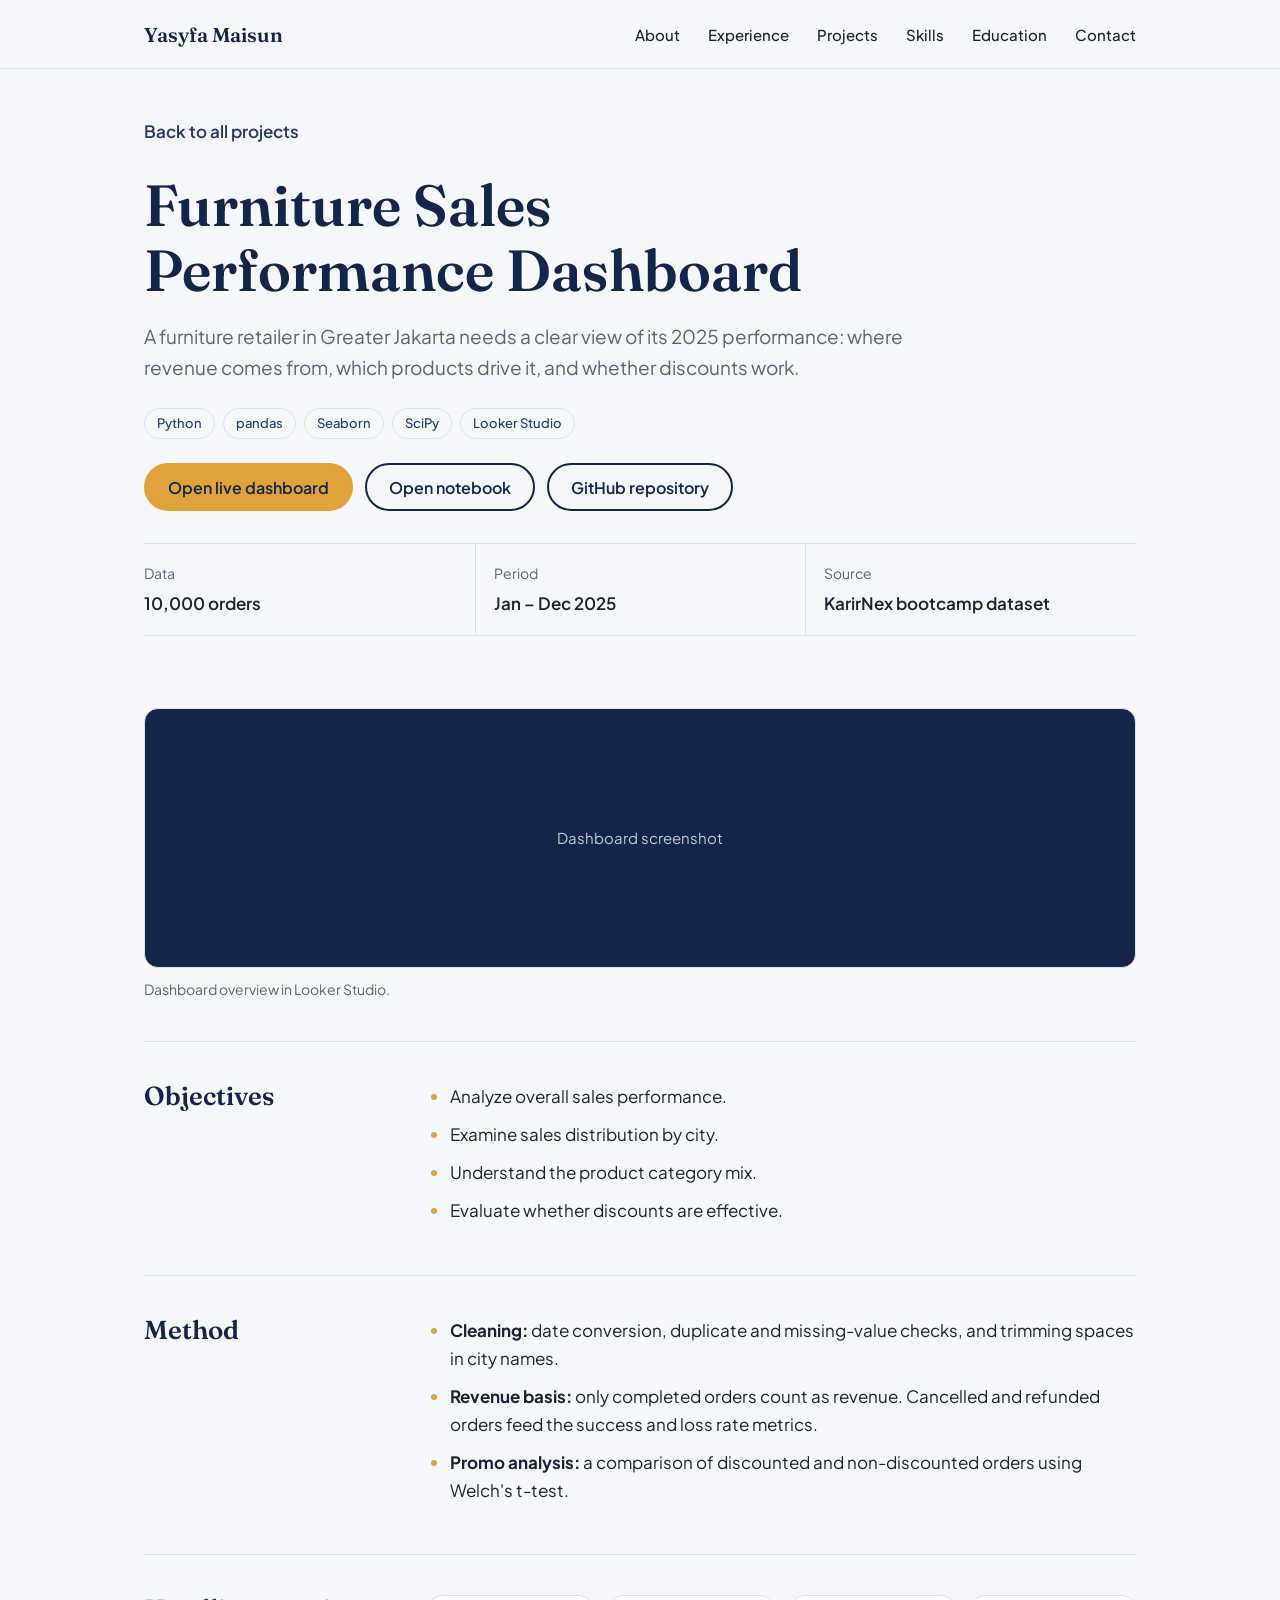
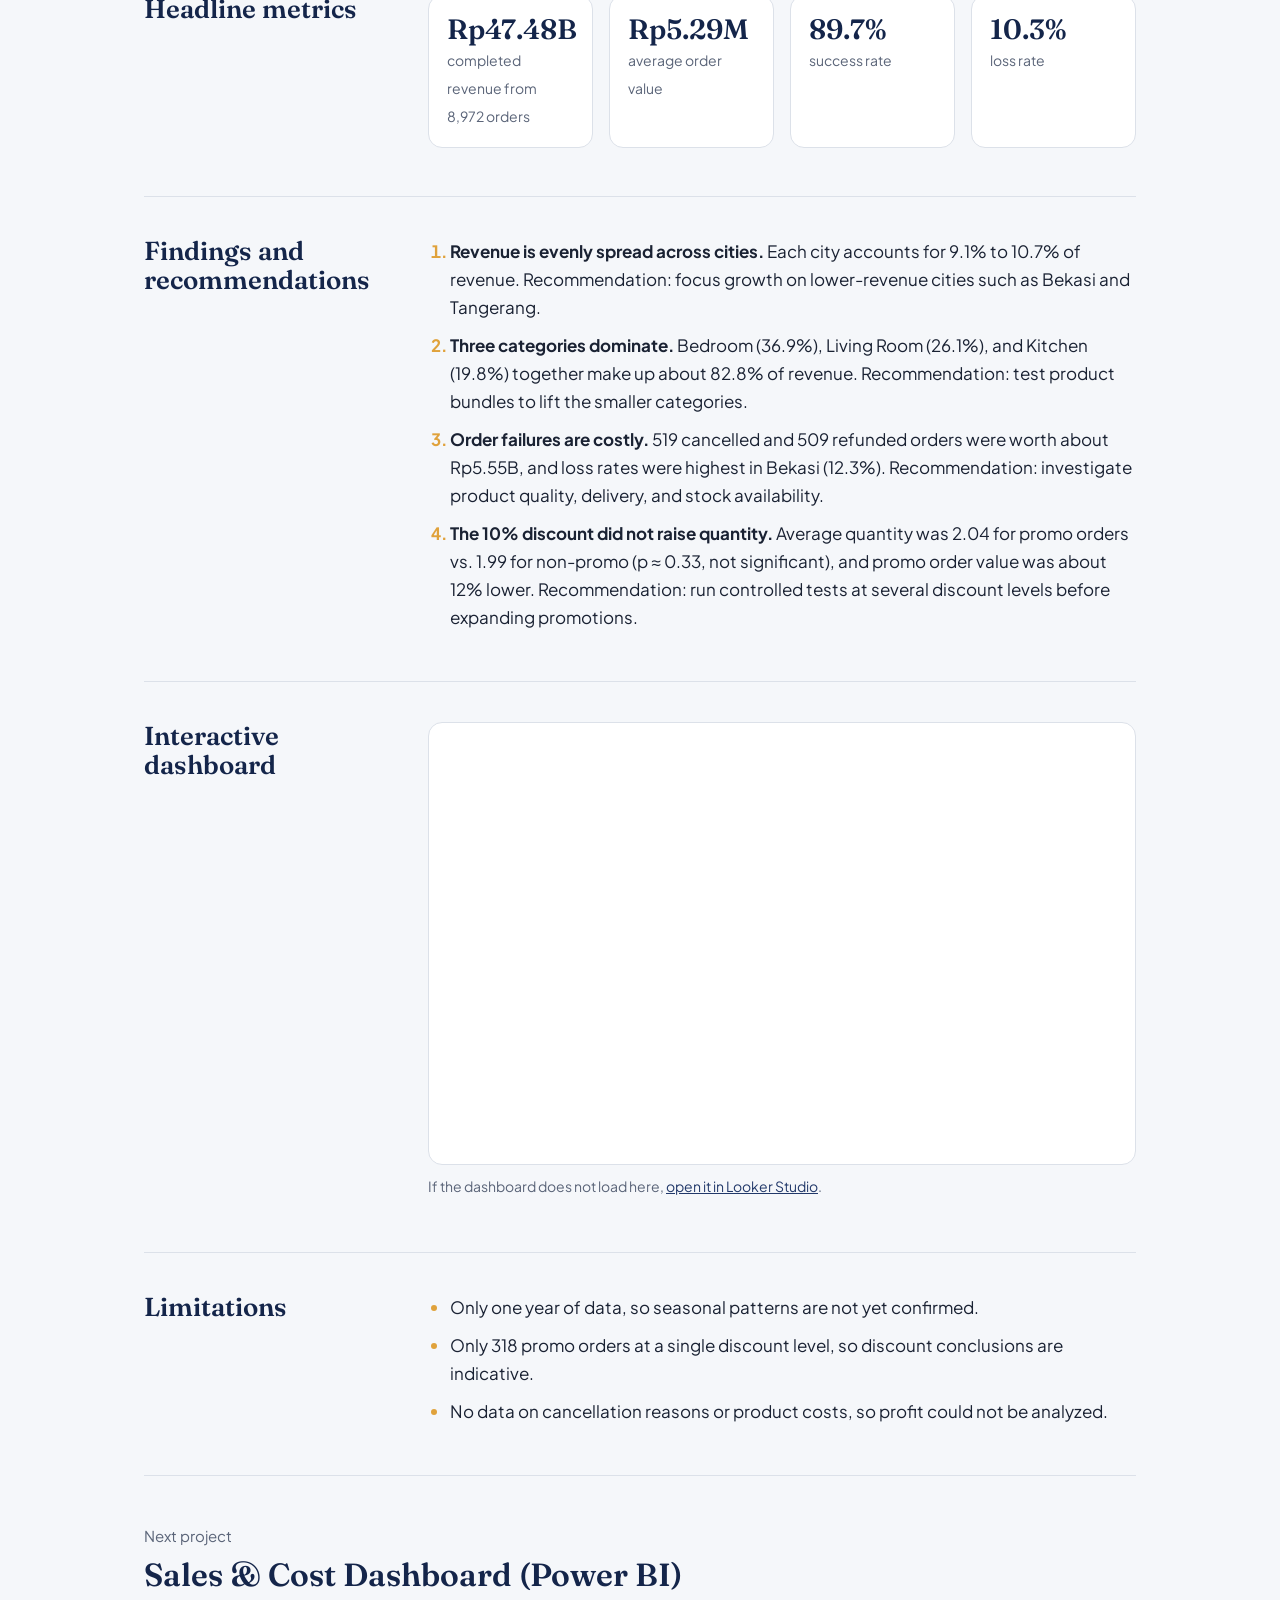
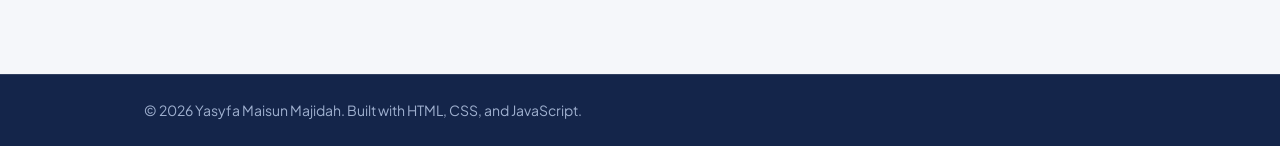
==== projects/furniture.html @ 5e41c791 "Add files via upload" ====
<!DOCTYPE html>
<html lang="en">
<head>
  <meta charset="UTF-8">
  <meta name="viewport" content="width=device-width, initial-scale=1.0">
  <title>Furniture Sales Performance Dashboard | Yasyfa Maisun Majidah</title>
  <meta name="description" content="End-to-end analysis of 10,000 furniture orders in Greater Jakarta (2025) with Python and Looker Studio.">
  <link rel="preconnect" href="https://fonts.googleapis.com">
  <link rel="preconnect" href="https://fonts.gstatic.com" crossorigin>
  <link href="https://fonts.googleapis.com/css2?family=Fraunces:opsz,wght@9..144,500;9..144,600&family=Plus+Jakarta+Sans:wght@400;500;600;700&display=swap" rel="stylesheet">
  <link rel="stylesheet" href="../style.css">
</head>
<body>

  <header class="nav">
    <div class="wrap">
      <a class="brand" href="../index.html">Yasyfa Maisun</a>
      <button class="nav-toggle" aria-label="Open menu" aria-expanded="false" aria-controls="menu">
        <span></span><span></span><span></span>
      </button>
      <ul class="nav-links" id="menu">
        <li><a href="../index.html#about">About</a></li>
        <li><a href="../index.html#experience">Experience</a></li>
        <li><a href="../index.html#projects">Projects</a></li>
        <li><a href="../index.html#skills">Skills</a></li>
        <li><a href="../index.html#education">Education</a></li>
        <li><a href="../index.html#contact">Contact</a></li>
      </ul>
    </div>
  </header>

  <main class="wrap">
    <section class="detail-hero">
      <a class="back" href="../index.html#projects">Back to all projects</a>
      <h1>Furniture Sales Performance Dashboard</h1>
      <p class="lead">A furniture retailer in Greater Jakarta needs a clear view of its 2025 performance: where revenue comes from, which products drive it, and whether discounts work.</p>
      <ul class="tags"><li>Python</li><li>pandas</li><li>Seaborn</li><li>SciPy</li><li>Looker Studio</li></ul>
      <div class="btn-row">
        <a class="btn btn-primary" href="https://datastudio.google.com/reporting/03320642-d562-40de-b6f3-86a7dd2f709c" target="_blank" rel="noopener">Open live dashboard</a>
        <a class="btn btn-ghost" href="https://colab.research.google.com/drive/1s2exixziYlSof0mL4qfUJadUOzHcvFYi?usp=sharing" target="_blank" rel="noopener">Open notebook</a>
        <a class="btn btn-ghost" href="https://github.com/yasyfa-maisun/furniture-sales-dashboard" target="_blank" rel="noopener">GitHub repository</a>
      </div>
      <dl class="facts">
        <div><dt>Data</dt><dd>10,000 orders</dd></div>
        <div><dt>Period</dt><dd>Jan – Dec 2025</dd></div>
        <div><dt>Source</dt><dd>KarirNex bootcamp dataset</dd></div>
      </dl>
    </section>

    <figure class="figure">
      <div class="shot" data-label="Dashboard screenshot">
        <img src="https://raw.githubusercontent.com/yasyfa-maisun/furniture-sales-dashboard/main/Furniture_Sales_Dashboard.png" alt="Furniture sales dashboard in Looker Studio">
      </div>
      <figcaption>Dashboard overview in Looker Studio.</figcaption>
    </figure>

    <section class="body-grid">
      <h2>Objectives</h2>
      <ul>
        <li>Analyze overall sales performance.</li>
        <li>Examine sales distribution by city.</li>
        <li>Understand the product category mix.</li>
        <li>Evaluate whether discounts are effective.</li>
      </ul>
    </section>

    <section class="body-grid">
      <h2>Method</h2>
      <ul>
        <li><strong>Cleaning:</strong> date conversion, duplicate and missing-value checks, and trimming spaces in city names.</li>
        <li><strong>Revenue basis:</strong> only completed orders count as revenue. Cancelled and refunded orders feed the success and loss rate metrics.</li>
        <li><strong>Promo analysis:</strong> a comparison of discounted and non-discounted orders using Welch's t-test.</li>
      </ul>
    </section>

    <section class="body-grid">
      <h2>Headline metrics</h2>
      <div class="metrics">
        <div class="metric"><strong>Rp47.48B</strong><span>completed revenue from 8,972 orders</span></div>
        <div class="metric"><strong>Rp5.29M</strong><span>average order value</span></div>
        <div class="metric"><strong>89.7%</strong><span>success rate</span></div>
        <div class="metric"><strong>10.3%</strong><span>loss rate</span></div>
      </div>
    </section>

    <section class="body-grid">
      <h2>Findings and recommendations</h2>
      <ol>
        <li><strong>Revenue is evenly spread across cities.</strong> Each city accounts for 9.1% to 10.7% of revenue. Recommendation: focus growth on lower-revenue cities such as Bekasi and Tangerang.</li>
        <li><strong>Three categories dominate.</strong> Bedroom (36.9%), Living Room (26.1%), and Kitchen (19.8%) together make up about 82.8% of revenue. Recommendation: test product bundles to lift the smaller categories.</li>
        <li><strong>Order failures are costly.</strong> 519 cancelled and 509 refunded orders were worth about Rp5.55B, and loss rates were highest in Bekasi (12.3%). Recommendation: investigate product quality, delivery, and stock availability.</li>
        <li><strong>The 10% discount did not raise quantity.</strong> Average quantity was 2.04 for promo orders vs. 1.99 for non-promo (p ≈ 0.33, not significant), and promo order value was about 12% lower. Recommendation: run controlled tests at several discount levels before expanding promotions.</li>
      </ol>
    </section>

    <section class="body-grid">
      <h2>Interactive dashboard</h2>
      <div>
        <!-- Tampil jika fitur "Embed report" di Looker Studio sudah diaktifkan -->
        <div class="embed">
          <iframe src="https://lookerstudio.google.com/embed/reporting/03320642-d562-40de-b6f3-86a7dd2f709c" title="Furniture sales dashboard" loading="lazy" allowfullscreen sandbox="allow-storage-access-by-user-activation allow-scripts allow-same-origin allow-popups allow-popups-to-escape-sandbox"></iframe>
        </div>
        <p style="color:var(--muted);font-size:14px;margin-top:10px">If the dashboard does not load here, <a href="https://datastudio.google.com/reporting/03320642-d562-40de-b6f3-86a7dd2f709c" target="_blank" rel="noopener">open it in Looker Studio</a>.</p>
      </div>
    </section>

    <section class="body-grid">
      <h2>Limitations</h2>
      <ul>
        <li>Only one year of data, so seasonal patterns are not yet confirmed.</li>
        <li>Only 318 promo orders at a single discount level, so discount conclusions are indicative.</li>
        <li>No data on cancellation reasons or product costs, so profit could not be analyzed.</li>
      </ul>
    </section>

    <section class="next">
      <span>Next project</span>
      <a href="powerbi-sales-cost.html">Sales &amp; Cost Dashboard (Power BI)</a>
    </section>
  </main>

  <footer class="footer">
    <div class="wrap">© <span id="year">2026</span> Yasyfa Maisun Majidah. Built with HTML, CSS, and JavaScript.</div>
  </footer>
  <script src="../script.js"></script>
</body>
</html>
---- style.css ----
/* =========================================================
   style.css — Tampilan seluruh website (dipakai semua halaman)
   VOICE   : tenang, rapi, profesional — seperti laporan analis yang baik
   IDEA    : buku catatan analis; garis grafik amber sebagai benang merah
   COLOUR  : navy (utama), putih kebiruan (latar), amber (aksen tunggal)
   TYPE    : Fraunces (judul) + Plus Jakarta Sans (isi)
   LAYOUT  : rata kiri, lebar maksimal 1120px, satu kolom di HP
   ========================================================= */

/* ---------- 1. Variabel warna & ukuran (ubah di sini untuk ganti tema) ---------- */
:root {
  --paper: #F5F7FA;      /* latar utama */
  --white: #FFFFFF;
  --navy: #14254A;       /* warna utama */
  --navy-2: #22396A;
  --ink: #1A2233;        /* teks utama */
  --muted: #5A6478;      /* teks sekunder */
  --line: #DCE1E9;       /* garis tipis */
  --amber: #E0A23B;      /* aksen */
  --amber-soft: #FBF0DA;
  --radius: 14px;
  --max: 1120px;
  --serif: "Fraunces", Georgia, serif;
  --sans: "Plus Jakarta Sans", "Segoe UI", Arial, sans-serif;
}

/* ---------- 2. Dasar ---------- */
* { box-sizing: border-box; min-width: 0; }
html { scroll-behavior: smooth; scroll-padding-top: 80px; }
body {
  margin: 0;
  background: var(--paper);
  color: var(--ink);
  font: 17px/1.65 var(--sans);
  overflow-x: clip;
}
img { max-width: 100%; display: block; }
a { color: var(--navy-2); }
a:focus-visible, button:focus-visible { outline: 3px solid var(--amber); outline-offset: 3px; border-radius: 6px; }
h1, h2, h3 { font-family: var(--serif); color: var(--navy); line-height: 1.12; font-weight: 600; margin: 0; text-wrap: balance; }
h2 { font-size: clamp(30px, 4vw, 42px); }
h3 { font-size: 22px; }
p { margin: 0 0 1em; }
.wrap { max-width: var(--max); margin: 0 auto; padding: 0 max(5vw, 20px); }
.section { padding: clamp(64px, 9vw, 112px) 0; }
.section-head { margin-bottom: 40px; max-width: 640px; }
.section-head p { color: var(--muted); margin-top: 12px; }

/* ---------- 3. Tombol ---------- */
.btn {
  display: inline-flex; align-items: center; gap: 8px;
  min-height: 48px; padding: 0 22px;
  border-radius: 999px; border: 2px solid var(--navy);
  font: 600 16px var(--sans); text-decoration: none;
  transition: background .2s, color .2s;
}
.btn-primary { background: var(--amber); border-color: var(--amber); color: var(--navy); }
.btn-primary:hover { background: #CF9029; border-color: #CF9029; }
.btn-ghost { background: transparent; color: var(--navy); }
.btn-ghost:hover { background: var(--navy); color: var(--white); }
.btn-row { display: flex; flex-wrap: wrap; gap: 12px; }

/* ---------- 4. Navigasi atas ---------- */
.nav {
  position: sticky; top: 0; z-index: 50;
  background: rgba(245, 247, 250, .92);
  backdrop-filter: blur(8px);
  border-bottom: 1px solid var(--line);
}
.nav .wrap { display: flex; align-items: center; justify-content: space-between; height: 68px; }
.brand { font: 600 20px var(--serif); color: var(--navy); text-decoration: none; }
.nav-links { display: flex; gap: 28px; list-style: none; margin: 0; padding: 0; }
.nav-links a { color: var(--ink); text-decoration: none; font-weight: 500; font-size: 15px; }
.nav-links a:hover { color: var(--navy-2); text-decoration: underline; text-decoration-color: var(--amber); text-underline-offset: 6px; }
.nav-toggle { display: none; background: none; border: 0; width: 44px; height: 44px; cursor: pointer; }
.nav-toggle span { display: block; width: 22px; height: 2px; background: var(--navy); margin: 5px auto; transition: transform .2s, opacity .2s; }

/* ---------- 5. Hero ---------- */
.hero { padding: clamp(48px, 7vw, 96px) 0 0; }
.hero-grid { display: grid; grid-template-columns: minmax(0, 1.25fr) minmax(0, 1fr); gap: clamp(32px, 6vw, 80px); align-items: center; }
.hero h1 { font-size: clamp(44px, 6.4vw, 76px); line-height: 1.02; letter-spacing: -0.01em; }
.hero .role { font: 500 20px var(--sans); color: var(--navy-2); margin: 18px 0 20px; display: flex; align-items: center; gap: 12px; }
.hero .role::before { content: ""; width: 36px; height: 3px; background: var(--amber); border-radius: 2px; }
.hero .intro { font-size: 18px; color: var(--muted); max-width: 34em; margin-bottom: 32px; }

/* Panel foto dengan grafik garis — elemen khas website ini */
.portrait {
  position: relative; aspect-ratio: 4 / 5;
  background: var(--navy); border-radius: 24px; overflow: hidden;
}
.portrait .grid-bg { position: absolute; inset: 0; width: 100%; height: 100%; }
.portrait img {
  position: absolute; inset: 8% 10% 0; width: 80%; height: 92%;
  object-fit: cover; object-position: top; border-radius: 16px 16px 0 0;
}
.portrait .monogram {
  position: absolute; inset: 0; display: grid; place-items: center;
  font: 600 96px var(--serif); color: rgba(255,255,255,.9);
}
.portrait.has-photo .monogram { display: none; }
.portrait .chart-line { position: absolute; inset: 0; width: 100%; height: 100%; pointer-events: none; }

/* Baris angka */
.stats {
  display: grid; grid-template-columns: repeat(3, minmax(0, 1fr));
  margin-top: clamp(48px, 7vw, 80px);
  border-top: 1px solid var(--line); border-bottom: 1px solid var(--line);
}
.stat { padding: 26px 24px 26px 0; }
.stat + .stat { padding-left: 24px; border-left: 1px solid var(--line); }
.stat strong { display: block; font: 600 clamp(34px, 4.4vw, 48px)/1 var(--serif); color: var(--navy); font-variant-numeric: lining-nums; }
.stat span { display: block; color: var(--muted); font-size: 15px; margin-top: 8px; }

/* Animasi masuk hero (satu kali saja) */
@media (prefers-reduced-motion: no-preference) {
  .hero-text > * { animation: rise .7s ease both; }
  .hero-text > *:nth-child(2) { animation-delay: .08s; }
  .hero-text > *:nth-child(3) { animation-delay: .16s; }
  .hero-text > *:nth-child(4) { animation-delay: .24s; }
  .chart-line path { stroke-dasharray: 900; stroke-dashoffset: 900; animation: draw 1.8s .3s ease forwards; }
}
@keyframes rise { from { opacity: 0; transform: translateY(14px); } to { opacity: 1; transform: none; } }
@keyframes draw { to { stroke-dashoffset: 0; } }

/* ---------- 6. About ---------- */
.split { display: grid; grid-template-columns: minmax(0, 1fr) minmax(0, 1.6fr); gap: clamp(24px, 6vw, 80px); }
.about-text p { font-size: 18px; }

/* ---------- 7. Experience (timeline) ---------- */
.timeline { list-style: none; margin: 0; padding: 0; }
.job { display: grid; grid-template-columns: 200px minmax(0, 1fr); gap: 32px; padding: 32px 0; border-top: 1px solid var(--line); }
.job:last-child { border-bottom: 1px solid var(--line); }
.job .when { color: var(--muted); font-size: 15px; font-weight: 500; }
.job .now { display: inline-block; margin-top: 8px; background: var(--amber-soft); color: #8A5A0B; font-size: 13px; font-weight: 600; padding: 2px 10px; border-radius: 999px; }
.job h3 { margin-bottom: 4px; }
.job .org { color: var(--navy-2); font-weight: 600; margin-bottom: 12px; }
.job ul { margin: 0; padding-left: 20px; }
.job li { margin-bottom: 6px; }
.job li::marker { color: var(--amber); }

/* ---------- 8. Projects ---------- */
.projects-band { background: var(--white); border-top: 1px solid var(--line); border-bottom: 1px solid var(--line); }
.project { display: grid; grid-template-columns: minmax(0, 1.15fr) minmax(0, 1fr); gap: clamp(28px, 5vw, 64px); align-items: center; padding: 40px 0; }
.project + .project { border-top: 1px solid var(--line); }
.project:nth-of-type(even) .shot { order: 2; }
.shot {
  position: relative; display: block; aspect-ratio: 16 / 10;
  border-radius: var(--radius); overflow: hidden;
  background: var(--navy); border: 1px solid var(--line);
}
.shot img { width: 100%; height: 100%; object-fit: cover; object-position: top; transition: transform .4s ease; }
.shot:hover img { transform: scale(1.03); }
.shot.missing img { display: none; }
.shot.missing::after {
  content: attr(data-label); position: absolute; inset: 0; display: grid; place-items: center;
  padding: 24px; text-align: center; color: rgba(255,255,255,.75); font-size: 15px;
}
.project h3 { font-size: clamp(24px, 2.6vw, 30px); margin-bottom: 12px; }
.project p { color: var(--muted); }
.badge { display: inline-block; background: var(--amber-soft); color: #8A5A0B; font-size: 13px; font-weight: 600; padding: 3px 12px; border-radius: 999px; margin-bottom: 12px; }
.tags { display: flex; flex-wrap: wrap; gap: 8px; list-style: none; padding: 0; margin: 0 0 24px; }
.tags li { font-size: 13px; font-weight: 500; color: var(--navy-2); background: var(--paper); border: 1px solid var(--line); padding: 4px 12px; border-radius: 999px; }

/* ---------- 9. Skills ---------- */
.skills-grid { display: grid; grid-template-columns: repeat(2, minmax(0, 1fr)); gap: 24px; }
.skill-group { background: var(--white); border: 1px solid var(--line); border-radius: var(--radius); padding: 28px; }
.skill-group h3 { font-size: 20px; margin-bottom: 4px; }
.skill-group .hint { color: var(--muted); font-size: 15px; margin-bottom: 16px; }
.skill-list { list-style: none; padding: 0; margin: 0; }
.skill-list li { padding: 10px 0; border-top: 1px solid var(--line); }
.skill-list li span { display: block; color: var(--muted); font-size: 14px; }
.core { margin-top: 24px; color: var(--muted); }
.core strong { color: var(--ink); }

/* ---------- 10. Education ---------- */
.edu { display: grid; grid-template-columns: minmax(0, 1fr) minmax(0, 1fr); gap: 24px; }
.edu-card { background: var(--white); border: 1px solid var(--line); border-radius: var(--radius); padding: 28px; }
.edu-card .meta { color: var(--muted); font-size: 15px; margin: 6px 0 14px; }
.edu-card .thesis { font-style: italic; }
.cert { padding: 14px 0; border-top: 1px solid var(--line); }
.cert:first-of-type { border-top: 0; padding-top: 4px; }
.cert strong { display: block; }
.cert span { color: var(--muted); font-size: 15px; }
.cert a { font-size: 15px; font-weight: 600; }

/* ---------- 11. Contact ---------- */
.contact { background: var(--navy); color: #D9E0EE; }
.contact h2 { color: var(--white); font-size: clamp(36px, 5vw, 56px); }
.contact .lead { font-size: 18px; max-width: 32em; margin: 16px 0 36px; }
.contact-list { list-style: none; padding: 0; margin: 0 0 36px; display: grid; grid-template-columns: repeat(3, minmax(0, 1fr)); border-top: 1px solid rgba(255,255,255,.18); }
.contact-list li { padding: 20px 20px 20px 0; }
.contact-list li + li { padding-left: 20px; border-left: 1px solid rgba(255,255,255,.18); }
.contact-list span { display: block; font-size: 14px; color: #9FB0CF; }
.contact-list a { color: var(--white); font-weight: 600; text-decoration: none; overflow-wrap: anywhere; }
.contact-list a:hover { color: var(--amber); }
.contact .btn-ghost { color: var(--white); border-color: rgba(255,255,255,.5); }
.contact .btn-ghost:hover { background: var(--white); color: var(--navy); }
.footer { background: var(--navy); color: #9FB0CF; font-size: 14px; border-top: 1px solid rgba(255,255,255,.12); padding: 24px 0; }

/* ---------- 12. Halaman detail proyek ---------- */
.detail-hero { padding: 48px 0 32px; }
.back { display: inline-block; margin-bottom: 28px; font-weight: 600; text-decoration: none; }
.back:hover { text-decoration: underline; }
.detail-hero h1 { font-size: clamp(36px, 5vw, 58px); max-width: 16em; }
.detail-hero .lead { font-size: 19px; color: var(--muted); max-width: 40em; margin: 18px 0 24px; }
.facts { display: grid; grid-template-columns: repeat(3, minmax(0, 1fr)); margin: 32px 0 0; border-top: 1px solid var(--line); border-bottom: 1px solid var(--line); }
.facts div { padding: 18px 18px 18px 0; }
.facts div + div { padding-left: 18px; border-left: 1px solid var(--line); }
.facts dt { font-size: 14px; color: var(--muted); }
.facts dd { margin: 4px 0 0; font-weight: 600; }
.figure { margin: 40px 0; }
.figure .shot { aspect-ratio: auto; min-height: 260px; }
.figure .shot img { height: auto; object-fit: contain; }
.figure figcaption { color: var(--muted); font-size: 14px; margin-top: 10px; }
.embed { position: relative; aspect-ratio: 16 / 10; border-radius: var(--radius); overflow: hidden; border: 1px solid var(--line); background: var(--white); }
.embed iframe { position: absolute; inset: 0; width: 100%; height: 100%; border: 0; }
.body-grid { display: grid; grid-template-columns: 220px minmax(0, 1fr); gap: clamp(24px, 5vw, 64px); padding: 40px 0; border-top: 1px solid var(--line); }
.body-grid h2 { font-size: 26px; }
.body-grid ul, .body-grid ol { margin: 0; padding-left: 22px; }
.body-grid li { margin-bottom: 10px; }
.body-grid li::marker { color: var(--amber); font-weight: 700; }
.metrics { display: grid; grid-template-columns: repeat(4, minmax(0, 1fr)); gap: 16px; margin: 0 0 8px; }
.metric { background: var(--white); border: 1px solid var(--line); border-radius: var(--radius); padding: 18px; }
.metric strong { display: block; font: 600 28px/1.1 var(--serif); color: var(--navy); }
.metric span { color: var(--muted); font-size: 14px; }
.table-wrap { overflow-x: auto; }
table { width: 100%; border-collapse: collapse; background: var(--white); border-radius: var(--radius); overflow: hidden; font-size: 15px; }
th, td { padding: 12px 16px; border-bottom: 1px solid var(--line); text-align: left; }
th { background: var(--navy); color: var(--white); font-weight: 600; }
td.num, th.num { text-align: right; white-space: nowrap; font-variant-numeric: tabular-nums; }
tr.hl td { background: var(--amber-soft); font-weight: 600; }
.note { background: var(--amber-soft); border-radius: var(--radius); padding: 18px 22px; color: #5C4310; }
.next { padding: 48px 0 80px; border-top: 1px solid var(--line); }
.next span { color: var(--muted); font-size: 15px; display: block; margin-bottom: 6px; }
.next a { font: 600 clamp(24px, 3vw, 32px) var(--serif); color: var(--navy); text-decoration: none; }
.next a:hover { text-decoration: underline; text-decoration-color: var(--amber); }

/* ---------- 13. Tampilan tablet & HP ---------- */
@media (max-width: 900px) {
  .nav-toggle { display: block; }
  .nav-links {
    position: absolute; top: 68px; left: 0; right: 0;
    flex-direction: column; gap: 0; background: var(--paper);
    border-bottom: 1px solid var(--line); padding: 8px max(5vw, 20px) 16px;
    display: none;
  }
  .nav-links.open { display: flex; }
  .nav-links a { display: block; padding: 12px 0; font-size: 17px; }
  .nav-toggle[aria-expanded="true"] span:nth-child(1) { transform: translateY(7px) rotate(45deg); }
  .nav-toggle[aria-expanded="true"] span:nth-child(2) { opacity: 0; }
  .nav-toggle[aria-expanded="true"] span:nth-child(3) { transform: translateY(-7px) rotate(-45deg); }
  .hero-grid, .split, .project, .edu, .skills-grid, .body-grid { grid-template-columns: minmax(0, 1fr); }
  .project:nth-of-type(even) .shot { order: 0; }
  .portrait { max-width: 380px; }
  .job { grid-template-columns: minmax(0, 1fr); gap: 8px; }
  .metrics { grid-template-columns: repeat(2, minmax(0, 1fr)); }
}
@media (max-width: 600px) {
  body { font-size: 16px; }
  .stats, .contact-list, .facts { grid-template-columns: minmax(0, 1fr); }
  .stat, .stat + .stat, .contact-list li, .contact-list li + li, .facts div, .facts div + div { padding: 16px 0; border-left: 0; }
  .stat + .stat, .contact-list li + li, .facts div + div { border-top: 1px solid var(--line); }
  .contact-list li + li { border-top-color: rgba(255,255,255,.18); }
  .btn { width: 100%; justify-content: center; }
}
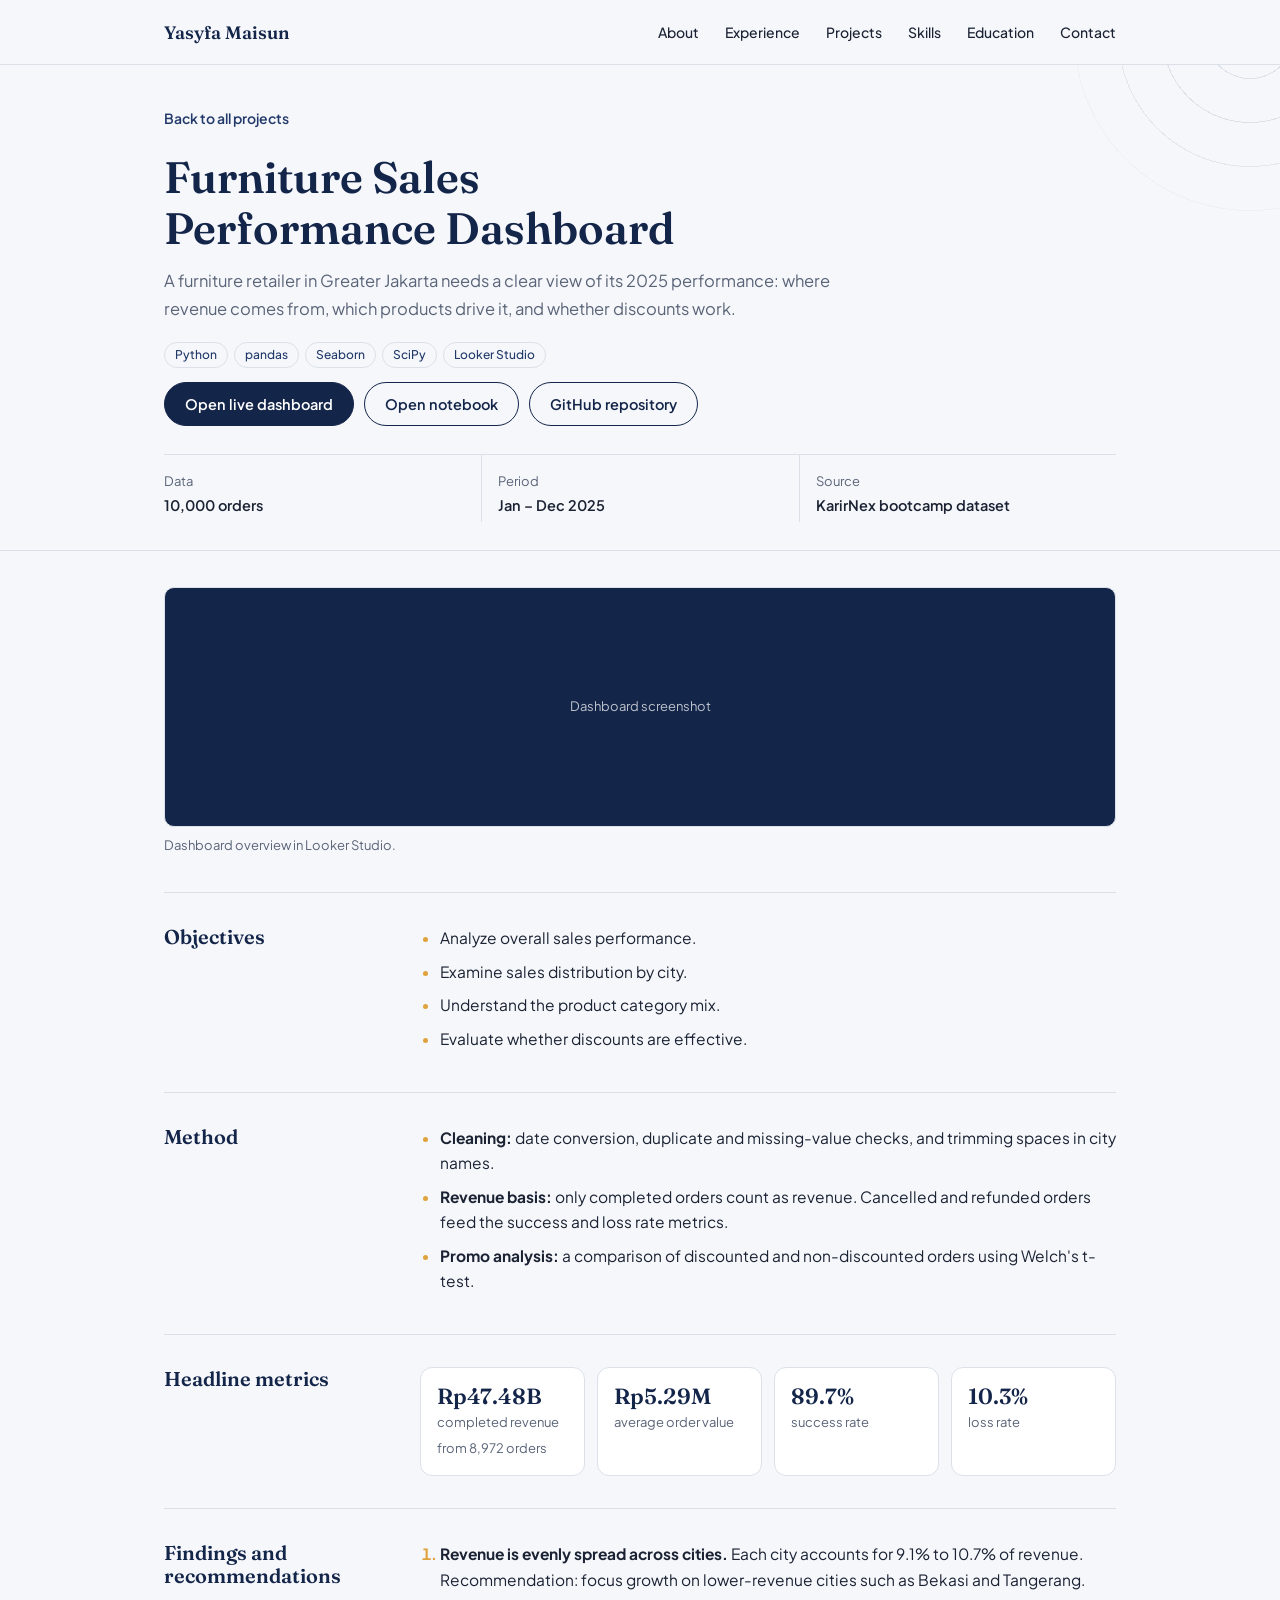
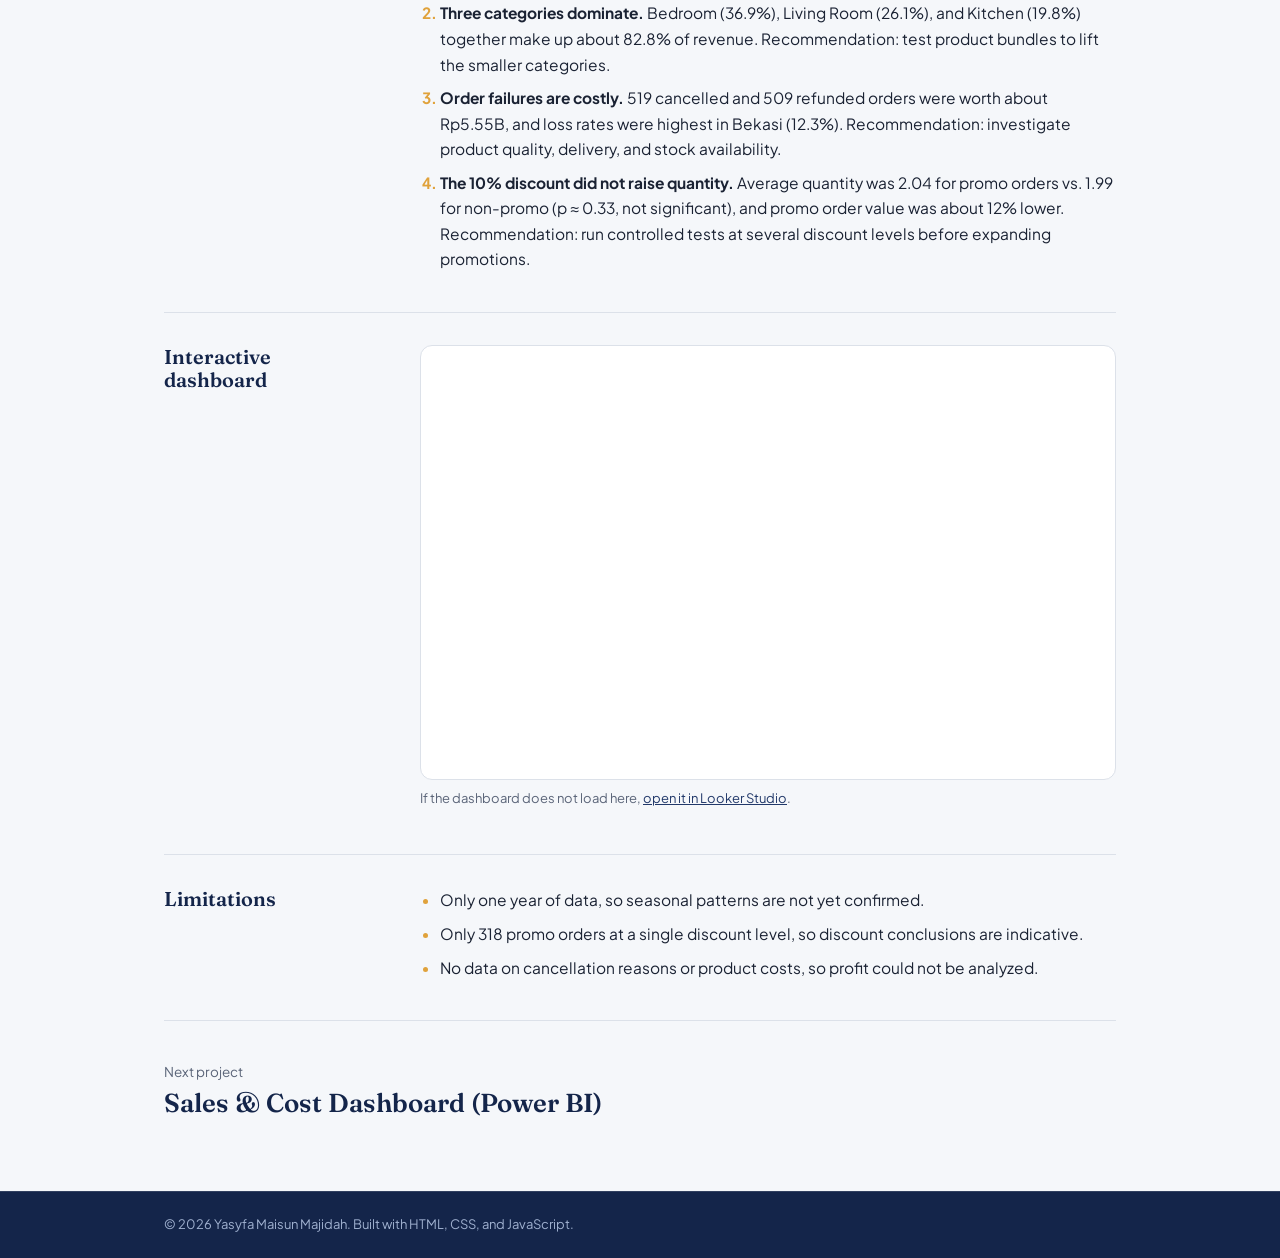
==== commit 52fbdea2: "Add files via upload" ====
--- a/projects/furniture.html
+++ b/projects/furniture.html
@@ -1,6 +1,9 @@
 <!DOCTYPE html>
 <html lang="en">
 <head>
+  <!-- Halaman detail proyek. File ini ada di folder projects/,
+       jadi alamat file lain diawali "../" (artinya: naik satu folder).
+       Contoh: ../style.css = file style.css di folder utama. -->
   <meta charset="UTF-8">
   <meta name="viewport" content="width=device-width, initial-scale=1.0">
   <title>Furniture Sales Performance Dashboard | Yasyfa Maisun Majidah</title>
@@ -29,7 +32,10 @@
     </div>
   </header>
 
-  <main class="wrap">
+  <!-- ===== BAGIAN ATAS: link kembali, judul, ringkasan, label tools, tombol, 3 info singkat ===== -->
+  <div class="detail-top">
+    <span class="deco deco-circles" aria-hidden="true"></span>
+    <div class="wrap">
     <section class="detail-hero">
       <a class="back" href="../index.html#projects">Back to all projects</a>
       <h1>Furniture Sales Performance Dashboard</h1>
@@ -46,6 +52,13 @@
         <div><dt>Source</dt><dd>KarirNex bootcamp dataset</dd></div>
       </dl>
     </section>
+    </div>
+  </div>
+
+  <!-- ===== ISI CERITA PROYEK =====
+       <figure> = screenshot besar.  <section class="body-grid"> = judul kecil di kiri, isi di kanan.
+       <iframe> = menampilkan dashboard/video asli di dalam halaman. -->
+  <main class="wrap">
 
     <figure class="figure">
       <div class="shot" data-label="Dashboard screenshot">
@@ -100,7 +113,7 @@
         <div class="embed">
           <iframe src="https://lookerstudio.google.com/embed/reporting/03320642-d562-40de-b6f3-86a7dd2f709c" title="Furniture sales dashboard" loading="lazy" allowfullscreen sandbox="allow-storage-access-by-user-activation allow-scripts allow-same-origin allow-popups allow-popups-to-escape-sandbox"></iframe>
         </div>
-        <p style="color:var(--muted);font-size:14px;margin-top:10px">If the dashboard does not load here, <a href="https://datastudio.google.com/reporting/03320642-d562-40de-b6f3-86a7dd2f709c" target="_blank" rel="noopener">open it in Looker Studio</a>.</p>
+        <p class="small-note">If the dashboard does not load here, <a href="https://datastudio.google.com/reporting/03320642-d562-40de-b6f3-86a7dd2f709c" target="_blank" rel="noopener">open it in Looker Studio</a>.</p>
       </div>
     </section>
 
--- a/style.css
+++ b/style.css
@@ -1,10 +1,10 @@
 /* =========================================================
    style.css — Tampilan seluruh website (dipakai semua halaman)
-   VOICE   : tenang, rapi, profesional — seperti laporan analis yang baik
-   IDEA    : buku catatan analis; garis grafik amber sebagai benang merah
+   VOICE   : tenang, rapi, profesional
+   IDEA    : buku catatan analis — lingkaran & garis grafik tipis sebagai motif
    COLOUR  : navy (utama), putih kebiruan (latar), amber (aksen tunggal)
    TYPE    : Fraunces (judul) + Plus Jakarta Sans (isi)
-   LAYOUT  : rata kiri, lebar maksimal 1120px, satu kolom di HP
+   LAYOUT  : rata kiri, lebar maksimal 1080px, satu kolom di HP
    ========================================================= */
 
 /* ---------- 1. Variabel warna & ukuran (ubah di sini untuk ganti tema) ---------- */
@@ -18,98 +18,121 @@
   --line: #DCE1E9;       /* garis tipis */
   --amber: #E0A23B;      /* aksen */
   --amber-soft: #FBF0DA;
-  --radius: 14px;
-  --max: 1120px;
+  --radius: 12px;
+  --max: 1080px;
   --serif: "Fraunces", Georgia, serif;
   --sans: "Plus Jakarta Sans", "Segoe UI", Arial, sans-serif;
 }
 
 /* ---------- 2. Dasar ---------- */
 * { box-sizing: border-box; min-width: 0; }
-html { scroll-behavior: smooth; scroll-padding-top: 80px; }
+html { scroll-behavior: smooth; scroll-padding-top: 76px; }
 body {
   margin: 0;
   background: var(--paper);
   color: var(--ink);
-  font: 17px/1.65 var(--sans);
+  font: 15.5px/1.65 var(--sans);
   overflow-x: clip;
 }
 img { max-width: 100%; display: block; }
 a { color: var(--navy-2); }
 a:focus-visible, button:focus-visible { outline: 3px solid var(--amber); outline-offset: 3px; border-radius: 6px; }
-h1, h2, h3 { font-family: var(--serif); color: var(--navy); line-height: 1.12; font-weight: 600; margin: 0; text-wrap: balance; }
-h2 { font-size: clamp(30px, 4vw, 42px); }
-h3 { font-size: 22px; }
+h1, h2, h3 { font-family: var(--serif); color: var(--navy); line-height: 1.15; font-weight: 600; margin: 0; text-wrap: balance; }
+h2 { font-size: clamp(26px, 3vw, 34px); }
+h3 { font-size: 19px; }
 p { margin: 0 0 1em; }
-.wrap { max-width: var(--max); margin: 0 auto; padding: 0 max(5vw, 20px); }
-.section { padding: clamp(64px, 9vw, 112px) 0; }
-.section-head { margin-bottom: 40px; max-width: 640px; }
-.section-head p { color: var(--muted); margin-top: 12px; }
-
-/* ---------- 3. Tombol ---------- */
+.wrap { position: relative; max-width: var(--max); margin: 0 auto; padding: 0 max(5vw, 20px); }
+.section { position: relative; padding: clamp(56px, 8vw, 96px) 0; }
+.section-head { margin-bottom: 32px; max-width: 600px; }
+.section-head p { color: var(--muted); margin-top: 10px; }
+
+/* ---------- 3. Motif latar abstrak (lingkaran & garis) ---------- */
+.deco { position: absolute; pointer-events: none; z-index: 0; }
+.deco-circles {
+  width: 560px; height: 560px; border-radius: 50%;
+  /* lingkaran-lingkaran tipis yang memudar ke luar */
+  background: repeating-radial-gradient(circle, transparent 0 43px, rgba(20, 37, 74, .10) 43px 44px);
+  -webkit-mask-image: radial-gradient(circle, #000 35%, transparent 70%);
+          mask-image: radial-gradient(circle, #000 35%, transparent 70%);
+}
+.deco-lines {
+  width: 320px; height: 220px;
+  background: repeating-linear-gradient(135deg, rgba(20, 37, 74, .09) 0 1px, transparent 1px 14px);
+  -webkit-mask-image: radial-gradient(closest-side, #000, transparent);
+          mask-image: radial-gradient(closest-side, #000, transparent);
+}
+.deco-dot { width: 14px; height: 14px; border-radius: 50%; background: var(--amber); }
+.hero > .wrap, .section > .wrap { z-index: 1; }
+
+/* ---------- 4. Tombol & link ---------- */
 .btn {
   display: inline-flex; align-items: center; gap: 8px;
-  min-height: 48px; padding: 0 22px;
-  border-radius: 999px; border: 2px solid var(--navy);
-  font: 600 16px var(--sans); text-decoration: none;
+  min-height: 44px; padding: 0 20px;
+  border-radius: 999px; border: 1.5px solid var(--navy);
+  font: 600 14.5px var(--sans); text-decoration: none;
   transition: background .2s, color .2s;
 }
-.btn-primary { background: var(--amber); border-color: var(--amber); color: var(--navy); }
-.btn-primary:hover { background: #CF9029; border-color: #CF9029; }
+.btn-primary { background: var(--navy); color: var(--white); }
+.btn-primary:hover { background: var(--navy-2); }
 .btn-ghost { background: transparent; color: var(--navy); }
 .btn-ghost:hover { background: var(--navy); color: var(--white); }
-.btn-row { display: flex; flex-wrap: wrap; gap: 12px; }
-
-/* ---------- 4. Navigasi atas ---------- */
+.btn-row { display: flex; flex-wrap: wrap; gap: 10px; }
+.text-link { font-weight: 600; font-size: 14.5px; text-decoration: underline; text-decoration-color: var(--amber); text-decoration-thickness: 2px; text-underline-offset: 5px; }
+.text-link:hover { color: var(--navy); }
+
+/* ---------- 5. Navigasi atas ---------- */
 .nav {
   position: sticky; top: 0; z-index: 50;
   background: rgba(245, 247, 250, .92);
   backdrop-filter: blur(8px);
   border-bottom: 1px solid var(--line);
 }
-.nav .wrap { display: flex; align-items: center; justify-content: space-between; height: 68px; }
-.brand { font: 600 20px var(--serif); color: var(--navy); text-decoration: none; }
-.nav-links { display: flex; gap: 28px; list-style: none; margin: 0; padding: 0; }
-.nav-links a { color: var(--ink); text-decoration: none; font-weight: 500; font-size: 15px; }
+.nav .wrap { display: flex; align-items: center; justify-content: space-between; height: 64px; }
+.brand { font: 600 18px var(--serif); color: var(--navy); text-decoration: none; }
+.nav-links { display: flex; gap: 26px; list-style: none; margin: 0; padding: 0; }
+.nav-links a { color: var(--ink); text-decoration: none; font-weight: 500; font-size: 14px; }
 .nav-links a:hover { color: var(--navy-2); text-decoration: underline; text-decoration-color: var(--amber); text-underline-offset: 6px; }
 .nav-toggle { display: none; background: none; border: 0; width: 44px; height: 44px; cursor: pointer; }
 .nav-toggle span { display: block; width: 22px; height: 2px; background: var(--navy); margin: 5px auto; transition: transform .2s, opacity .2s; }
 
-/* ---------- 5. Hero ---------- */
-.hero { padding: clamp(48px, 7vw, 96px) 0 0; }
-.hero-grid { display: grid; grid-template-columns: minmax(0, 1.25fr) minmax(0, 1fr); gap: clamp(32px, 6vw, 80px); align-items: center; }
-.hero h1 { font-size: clamp(44px, 6.4vw, 76px); line-height: 1.02; letter-spacing: -0.01em; }
-.hero .role { font: 500 20px var(--sans); color: var(--navy-2); margin: 18px 0 20px; display: flex; align-items: center; gap: 12px; }
-.hero .role::before { content: ""; width: 36px; height: 3px; background: var(--amber); border-radius: 2px; }
-.hero .intro { font-size: 18px; color: var(--muted); max-width: 34em; margin-bottom: 32px; }
-
-/* Panel foto dengan grafik garis — elemen khas website ini */
+/* ---------- 6. Hero ---------- */
+.hero { position: relative; overflow: hidden; padding: clamp(48px, 7vw, 88px) 0 0; }
+.hero .deco-circles { top: -260px; right: -200px; }
+.hero .deco-lines { bottom: 40px; left: -60px; }
+.hero-grid { display: grid; grid-template-columns: minmax(0, 1.5fr) minmax(0, 1fr); gap: clamp(32px, 6vw, 72px); align-items: center; }
+.hero h1 { font-size: clamp(36px, 4.8vw, 54px); line-height: 1.05; letter-spacing: -0.01em; }
+.hero .role { font: 600 16px var(--sans); color: var(--navy-2); margin: 16px 0 16px; display: flex; align-items: center; gap: 12px; }
+.hero .role::before { content: ""; width: 32px; height: 2px; background: var(--amber); border-radius: 2px; }
+.hero .intro { font-size: 16.5px; color: var(--muted); max-width: 33em; margin-bottom: 28px; }
+
+/* Panel foto dengan grafik garis */
 .portrait {
-  position: relative; aspect-ratio: 4 / 5;
-  background: var(--navy); border-radius: 24px; overflow: hidden;
+  position: relative; aspect-ratio: 4 / 5; max-width: 340px; margin-left: auto; width: 100%;
+  background: var(--navy); border-radius: 20px; overflow: hidden;
+  box-shadow: 0 24px 48px -24px rgba(20, 37, 74, .45);
 }
 .portrait .grid-bg { position: absolute; inset: 0; width: 100%; height: 100%; }
 .portrait img {
   position: absolute; inset: 8% 10% 0; width: 80%; height: 92%;
-  object-fit: cover; object-position: top; border-radius: 16px 16px 0 0;
+  object-fit: cover; object-position: top; border-radius: 14px 14px 0 0;
 }
 .portrait .monogram {
   position: absolute; inset: 0; display: grid; place-items: center;
-  font: 600 96px var(--serif); color: rgba(255,255,255,.9);
+  font: 600 80px var(--serif); color: rgba(255,255,255,.9);
 }
 .portrait.has-photo .monogram { display: none; }
 .portrait .chart-line { position: absolute; inset: 0; width: 100%; height: 100%; pointer-events: none; }
 
 /* Baris angka */
 .stats {
-  display: grid; grid-template-columns: repeat(3, minmax(0, 1fr));
-  margin-top: clamp(48px, 7vw, 80px);
+  position: relative; display: grid; grid-template-columns: repeat(3, minmax(0, 1fr));
+  margin-top: clamp(40px, 6vw, 64px);
   border-top: 1px solid var(--line); border-bottom: 1px solid var(--line);
 }
-.stat { padding: 26px 24px 26px 0; }
-.stat + .stat { padding-left: 24px; border-left: 1px solid var(--line); }
-.stat strong { display: block; font: 600 clamp(34px, 4.4vw, 48px)/1 var(--serif); color: var(--navy); font-variant-numeric: lining-nums; }
-.stat span { display: block; color: var(--muted); font-size: 15px; margin-top: 8px; }
+.stat { padding: 22px 20px 22px 0; }
+.stat + .stat { padding-left: 20px; border-left: 1px solid var(--line); }
+.stat strong { display: block; font: 600 clamp(26px, 3.2vw, 34px)/1 var(--serif); color: var(--navy); }
+.stat span { display: block; color: var(--muted); font-size: 13.5px; margin-top: 8px; }
 
 /* Animasi masuk hero (satu kali saja) */
 @media (prefers-reduced-motion: no-preference) {
@@ -119,147 +142,163 @@
   .hero-text > *:nth-child(4) { animation-delay: .24s; }
   .chart-line path { stroke-dasharray: 900; stroke-dashoffset: 900; animation: draw 1.8s .3s ease forwards; }
 }
-@keyframes rise { from { opacity: 0; transform: translateY(14px); } to { opacity: 1; transform: none; } }
+@keyframes rise { from { opacity: 0; transform: translateY(12px); } to { opacity: 1; transform: none; } }
 @keyframes draw { to { stroke-dashoffset: 0; } }
 
-/* ---------- 6. About ---------- */
-.split { display: grid; grid-template-columns: minmax(0, 1fr) minmax(0, 1.6fr); gap: clamp(24px, 6vw, 80px); }
-.about-text p { font-size: 18px; }
-
-/* ---------- 7. Experience (timeline) ---------- */
+/* ---------- 7. About ---------- */
+.split { display: grid; grid-template-columns: minmax(0, 1fr) minmax(0, 2fr); gap: clamp(24px, 6vw, 72px); }
+.about-text p { font-size: 16px; }
+
+/* ---------- 8. Experience (timeline) ---------- */
 .timeline { list-style: none; margin: 0; padding: 0; }
-.job { display: grid; grid-template-columns: 200px minmax(0, 1fr); gap: 32px; padding: 32px 0; border-top: 1px solid var(--line); }
+.job { display: grid; grid-template-columns: 180px minmax(0, 1fr); gap: 28px; padding: 26px 0; border-top: 1px solid var(--line); }
 .job:last-child { border-bottom: 1px solid var(--line); }
-.job .when { color: var(--muted); font-size: 15px; font-weight: 500; }
-.job .now { display: inline-block; margin-top: 8px; background: var(--amber-soft); color: #8A5A0B; font-size: 13px; font-weight: 600; padding: 2px 10px; border-radius: 999px; }
-.job h3 { margin-bottom: 4px; }
-.job .org { color: var(--navy-2); font-weight: 600; margin-bottom: 12px; }
-.job ul { margin: 0; padding-left: 20px; }
-.job li { margin-bottom: 6px; }
+.job .when { color: var(--muted); font-size: 14px; font-weight: 500; }
+.now { display: inline-block; margin-top: 8px; background: var(--amber-soft); color: #8A5A0B; font-size: 12px; font-weight: 600; padding: 2px 10px; border-radius: 999px; }
+.job h3 { margin-bottom: 2px; }
+.job .org { color: var(--navy-2); font-weight: 600; font-size: 14.5px; margin-bottom: 10px; }
+.job ul { margin: 0; padding-left: 18px; }
+.job li { margin-bottom: 5px; }
 .job li::marker { color: var(--amber); }
 
-/* ---------- 8. Projects ---------- */
-.projects-band { background: var(--white); border-top: 1px solid var(--line); border-bottom: 1px solid var(--line); }
-.project { display: grid; grid-template-columns: minmax(0, 1.15fr) minmax(0, 1fr); gap: clamp(28px, 5vw, 64px); align-items: center; padding: 40px 0; }
-.project + .project { border-top: 1px solid var(--line); }
-.project:nth-of-type(even) .shot { order: 2; }
+/* ---------- 9. Projects (daftar ringkas: gambar kiri, teks kanan) ---------- */
+.projects-band { background: var(--white); border-top: 1px solid var(--line); border-bottom: 1px solid var(--line); overflow: hidden; }
+.projects-band .deco-circles { width: 420px; height: 420px; bottom: -260px; left: -220px; }
+.project-list { list-style: none; margin: 0; padding: 0; }
+.project { display: grid; grid-template-columns: 240px minmax(0, 1fr); gap: 28px; align-items: start; padding: 26px 0; border-top: 1px solid var(--line); }
+.project:last-child { border-bottom: 1px solid var(--line); }
 .shot {
   position: relative; display: block; aspect-ratio: 16 / 10;
-  border-radius: var(--radius); overflow: hidden;
+  border-radius: 10px; overflow: hidden;
   background: var(--navy); border: 1px solid var(--line);
 }
-.shot img { width: 100%; height: 100%; object-fit: cover; object-position: top; transition: transform .4s ease; }
-.shot:hover img { transform: scale(1.03); }
+.shot img { width: 100%; height: 100%; object-fit: cover; object-position: top left; transition: transform .4s ease; }
+a.shot:hover img { transform: scale(1.04); }
 .shot.missing img { display: none; }
 .shot.missing::after {
   content: attr(data-label); position: absolute; inset: 0; display: grid; place-items: center;
-  padding: 24px; text-align: center; color: rgba(255,255,255,.75); font-size: 15px;
-}
-.project h3 { font-size: clamp(24px, 2.6vw, 30px); margin-bottom: 12px; }
-.project p { color: var(--muted); }
-.badge { display: inline-block; background: var(--amber-soft); color: #8A5A0B; font-size: 13px; font-weight: 600; padding: 3px 12px; border-radius: 999px; margin-bottom: 12px; }
-.tags { display: flex; flex-wrap: wrap; gap: 8px; list-style: none; padding: 0; margin: 0 0 24px; }
-.tags li { font-size: 13px; font-weight: 500; color: var(--navy-2); background: var(--paper); border: 1px solid var(--line); padding: 4px 12px; border-radius: 999px; }
-
-/* ---------- 9. Skills ---------- */
-.skills-grid { display: grid; grid-template-columns: repeat(2, minmax(0, 1fr)); gap: 24px; }
-.skill-group { background: var(--white); border: 1px solid var(--line); border-radius: var(--radius); padding: 28px; }
-.skill-group h3 { font-size: 20px; margin-bottom: 4px; }
-.skill-group .hint { color: var(--muted); font-size: 15px; margin-bottom: 16px; }
+  padding: 16px; text-align: center; color: rgba(255,255,255,.72); font-size: 13px;
+}
+.project-title { display: flex; flex-wrap: wrap; align-items: center; gap: 8px 12px; margin-bottom: 6px; }
+.project h3 { font-size: 19px; }
+.project p { color: var(--muted); font-size: 14.5px; margin-bottom: 12px; max-width: 62ch; }
+.badge { display: inline-block; background: var(--amber-soft); color: #8A5A0B; font-size: 12px; font-weight: 600; padding: 2px 10px; border-radius: 999px; }
+.tags { display: flex; flex-wrap: wrap; gap: 6px; list-style: none; padding: 0; margin: 0 0 14px; }
+.tags li { font-size: 12px; font-weight: 500; color: var(--navy-2); background: var(--paper); border: 1px solid var(--line); padding: 2px 10px; border-radius: 999px; }
+.project-links { display: flex; flex-wrap: wrap; gap: 20px; }
+
+/* ---------- 10. Skills ---------- */
+.skills-grid { display: grid; grid-template-columns: repeat(2, minmax(0, 1fr)); gap: 20px; }
+.skill-group { background: var(--white); border: 1px solid var(--line); border-radius: var(--radius); padding: 24px; }
+.skill-group h3 { font-size: 18px; margin-bottom: 2px; }
+.skill-group .hint { color: var(--muted); font-size: 13.5px; margin-bottom: 12px; }
 .skill-list { list-style: none; padding: 0; margin: 0; }
-.skill-list li { padding: 10px 0; border-top: 1px solid var(--line); }
-.skill-list li span { display: block; color: var(--muted); font-size: 14px; }
-.core { margin-top: 24px; color: var(--muted); }
+.skill-list li { padding: 9px 0; border-top: 1px solid var(--line); font-weight: 500; }
+.skill-list li span { display: block; color: var(--muted); font-size: 13px; font-weight: 400; }
+.core { margin-top: 20px; color: var(--muted); font-size: 14.5px; }
 .core strong { color: var(--ink); }
 
-/* ---------- 10. Education ---------- */
-.edu { display: grid; grid-template-columns: minmax(0, 1fr) minmax(0, 1fr); gap: 24px; }
-.edu-card { background: var(--white); border: 1px solid var(--line); border-radius: var(--radius); padding: 28px; }
-.edu-card .meta { color: var(--muted); font-size: 15px; margin: 6px 0 14px; }
-.edu-card .thesis { font-style: italic; }
-.cert { padding: 14px 0; border-top: 1px solid var(--line); }
+/* ---------- 11. Education ---------- */
+.edu { display: grid; grid-template-columns: minmax(0, 1fr) minmax(0, 1fr); gap: 20px; }
+.edu-card { background: var(--white); border: 1px solid var(--line); border-radius: var(--radius); padding: 24px; }
+.edu-card h3 { font-size: 18px; }
+.edu-card .meta { color: var(--muted); font-size: 14px; margin: 4px 0 12px; }
+.edu-card .thesis { font-style: italic; font-size: 14.5px; }
+.cert { padding: 12px 0; border-top: 1px solid var(--line); }
 .cert:first-of-type { border-top: 0; padding-top: 4px; }
-.cert strong { display: block; }
-.cert span { color: var(--muted); font-size: 15px; }
-.cert a { font-size: 15px; font-weight: 600; }
-
-/* ---------- 11. Contact ---------- */
-.contact { background: var(--navy); color: #D9E0EE; }
-.contact h2 { color: var(--white); font-size: clamp(36px, 5vw, 56px); }
-.contact .lead { font-size: 18px; max-width: 32em; margin: 16px 0 36px; }
-.contact-list { list-style: none; padding: 0; margin: 0 0 36px; display: grid; grid-template-columns: repeat(3, minmax(0, 1fr)); border-top: 1px solid rgba(255,255,255,.18); }
-.contact-list li { padding: 20px 20px 20px 0; }
-.contact-list li + li { padding-left: 20px; border-left: 1px solid rgba(255,255,255,.18); }
-.contact-list span { display: block; font-size: 14px; color: #9FB0CF; }
-.contact-list a { color: var(--white); font-weight: 600; text-decoration: none; overflow-wrap: anywhere; }
+.cert strong { display: block; font-size: 14.5px; }
+.cert span { color: var(--muted); font-size: 13.5px; }
+
+/* ---------- 12. Contact ---------- */
+.contact { background: var(--navy); color: #D9E0EE; overflow: hidden; }
+.contact .deco-circles { top: -220px; right: -180px; background: repeating-radial-gradient(circle, transparent 0 43px, rgba(255, 255, 255, .10) 43px 44px); }
+.contact .deco-dot { top: 120px; right: 22%; }
+.contact h2 { color: var(--white); font-size: clamp(30px, 4vw, 42px); }
+.contact .lead { font-size: 16px; max-width: 32em; margin: 12px 0 32px; }
+.contact-list { list-style: none; padding: 0; margin: 0 0 32px; display: grid; grid-template-columns: repeat(3, minmax(0, 1fr)); border-top: 1px solid rgba(255,255,255,.18); }
+.contact-list li { padding: 18px 18px 18px 0; }
+.contact-list li + li { padding-left: 18px; border-left: 1px solid rgba(255,255,255,.18); }
+.contact-list span { display: block; font-size: 13px; color: #9FB0CF; }
+.contact-list a { color: var(--white); font-weight: 600; font-size: 14.5px; text-decoration: none; overflow-wrap: anywhere; }
 .contact-list a:hover { color: var(--amber); }
+.contact .btn-primary { background: var(--amber); border-color: var(--amber); color: var(--navy); }
+.contact .btn-primary:hover { background: #CF9029; border-color: #CF9029; }
 .contact .btn-ghost { color: var(--white); border-color: rgba(255,255,255,.5); }
 .contact .btn-ghost:hover { background: var(--white); color: var(--navy); }
-.footer { background: var(--navy); color: #9FB0CF; font-size: 14px; border-top: 1px solid rgba(255,255,255,.12); padding: 24px 0; }
-
-/* ---------- 12. Halaman detail proyek ---------- */
-.detail-hero { padding: 48px 0 32px; }
-.back { display: inline-block; margin-bottom: 28px; font-weight: 600; text-decoration: none; }
+.footer { background: var(--navy); color: #9FB0CF; font-size: 13px; border-top: 1px solid rgba(255,255,255,.12); padding: 22px 0; }
+
+/* ---------- 13. Halaman detail proyek ---------- */
+.detail-top { position: relative; overflow: hidden; border-bottom: 1px solid var(--line); }
+.detail-top .deco-circles { width: 420px; height: 420px; top: -240px; right: -180px; }
+.detail-hero { padding: 40px 0 28px; }
+.back { display: inline-block; margin-bottom: 22px; font-weight: 600; font-size: 14px; text-decoration: none; }
 .back:hover { text-decoration: underline; }
-.detail-hero h1 { font-size: clamp(36px, 5vw, 58px); max-width: 16em; }
-.detail-hero .lead { font-size: 19px; color: var(--muted); max-width: 40em; margin: 18px 0 24px; }
-.facts { display: grid; grid-template-columns: repeat(3, minmax(0, 1fr)); margin: 32px 0 0; border-top: 1px solid var(--line); border-bottom: 1px solid var(--line); }
-.facts div { padding: 18px 18px 18px 0; }
-.facts div + div { padding-left: 18px; border-left: 1px solid var(--line); }
-.facts dt { font-size: 14px; color: var(--muted); }
-.facts dd { margin: 4px 0 0; font-weight: 600; }
-.figure { margin: 40px 0; }
-.figure .shot { aspect-ratio: auto; min-height: 260px; }
+.detail-hero .badge { margin-bottom: 10px; }
+.detail-hero h1 { font-size: clamp(30px, 3.8vw, 44px); max-width: 18em; }
+.detail-hero .lead { font-size: 16.5px; color: var(--muted); max-width: 42em; margin: 14px 0 20px; }
+.facts { display: grid; grid-template-columns: repeat(3, minmax(0, 1fr)); margin: 28px 0 0; border-top: 1px solid var(--line); }
+.facts div { padding: 16px 16px 4px 0; }
+.facts div + div { padding-left: 16px; border-left: 1px solid var(--line); }
+.facts dt { font-size: 13px; color: var(--muted); }
+.facts dd { margin: 2px 0 0; font-weight: 600; font-size: 14.5px; }
+.figure { margin: 36px 0; }
+.figure .shot { aspect-ratio: auto; min-height: 240px; }
 .figure .shot img { height: auto; object-fit: contain; }
-.figure figcaption { color: var(--muted); font-size: 14px; margin-top: 10px; }
+.figure figcaption { color: var(--muted); font-size: 13px; margin-top: 8px; }
 .embed { position: relative; aspect-ratio: 16 / 10; border-radius: var(--radius); overflow: hidden; border: 1px solid var(--line); background: var(--white); }
 .embed iframe { position: absolute; inset: 0; width: 100%; height: 100%; border: 0; }
-.body-grid { display: grid; grid-template-columns: 220px minmax(0, 1fr); gap: clamp(24px, 5vw, 64px); padding: 40px 0; border-top: 1px solid var(--line); }
-.body-grid h2 { font-size: 26px; }
-.body-grid ul, .body-grid ol { margin: 0; padding-left: 22px; }
-.body-grid li { margin-bottom: 10px; }
+.small-note { color: var(--muted); font-size: 13px; margin-top: 8px; }
+.body-grid { display: grid; grid-template-columns: 200px minmax(0, 1fr); gap: clamp(20px, 5vw, 56px); padding: 32px 0; border-top: 1px solid var(--line); }
+.body-grid h2 { font-size: 20px; }
+.body-grid ul, .body-grid ol { margin: 0; padding-left: 20px; }
+.body-grid li { margin-bottom: 8px; }
 .body-grid li::marker { color: var(--amber); font-weight: 700; }
-.metrics { display: grid; grid-template-columns: repeat(4, minmax(0, 1fr)); gap: 16px; margin: 0 0 8px; }
-.metric { background: var(--white); border: 1px solid var(--line); border-radius: var(--radius); padding: 18px; }
-.metric strong { display: block; font: 600 28px/1.1 var(--serif); color: var(--navy); }
-.metric span { color: var(--muted); font-size: 14px; }
+.metrics { display: grid; grid-template-columns: repeat(4, minmax(0, 1fr)); gap: 12px; }
+.metric { background: var(--white); border: 1px solid var(--line); border-radius: var(--radius); padding: 16px; }
+.metric strong { display: block; font: 600 22px/1.1 var(--serif); color: var(--navy); }
+.metric span { color: var(--muted); font-size: 13px; }
 .table-wrap { overflow-x: auto; }
-table { width: 100%; border-collapse: collapse; background: var(--white); border-radius: var(--radius); overflow: hidden; font-size: 15px; }
-th, td { padding: 12px 16px; border-bottom: 1px solid var(--line); text-align: left; }
+table { width: 100%; border-collapse: collapse; background: var(--white); border: 1px solid var(--line); font-size: 14px; }
+th, td { padding: 10px 14px; border-bottom: 1px solid var(--line); text-align: left; }
 th { background: var(--navy); color: var(--white); font-weight: 600; }
 td.num, th.num { text-align: right; white-space: nowrap; font-variant-numeric: tabular-nums; }
 tr.hl td { background: var(--amber-soft); font-weight: 600; }
-.note { background: var(--amber-soft); border-radius: var(--radius); padding: 18px 22px; color: #5C4310; }
-.next { padding: 48px 0 80px; border-top: 1px solid var(--line); }
-.next span { color: var(--muted); font-size: 15px; display: block; margin-bottom: 6px; }
-.next a { font: 600 clamp(24px, 3vw, 32px) var(--serif); color: var(--navy); text-decoration: none; }
+.note { background: var(--amber-soft); border-radius: var(--radius); padding: 16px 20px; color: #5C4310; font-size: 14.5px; margin: 0; }
+.next { padding: 40px 0 72px; border-top: 1px solid var(--line); }
+.next span { color: var(--muted); font-size: 13.5px; display: block; margin-bottom: 4px; }
+.next a { font: 600 clamp(20px, 2.4vw, 26px) var(--serif); color: var(--navy); text-decoration: none; }
 .next a:hover { text-decoration: underline; text-decoration-color: var(--amber); }
 
-/* ---------- 13. Tampilan tablet & HP ---------- */
+/* ---------- 14. Tampilan tablet & HP ---------- */
 @media (max-width: 900px) {
   .nav-toggle { display: block; }
   .nav-links {
-    position: absolute; top: 68px; left: 0; right: 0;
+    position: absolute; top: 64px; left: 0; right: 0;
     flex-direction: column; gap: 0; background: var(--paper);
     border-bottom: 1px solid var(--line); padding: 8px max(5vw, 20px) 16px;
     display: none;
   }
   .nav-links.open { display: flex; }
-  .nav-links a { display: block; padding: 12px 0; font-size: 17px; }
+  .nav-links a { display: block; padding: 12px 0; font-size: 16px; }
   .nav-toggle[aria-expanded="true"] span:nth-child(1) { transform: translateY(7px) rotate(45deg); }
   .nav-toggle[aria-expanded="true"] span:nth-child(2) { opacity: 0; }
   .nav-toggle[aria-expanded="true"] span:nth-child(3) { transform: translateY(-7px) rotate(-45deg); }
-  .hero-grid, .split, .project, .edu, .skills-grid, .body-grid { grid-template-columns: minmax(0, 1fr); }
-  .project:nth-of-type(even) .shot { order: 0; }
-  .portrait { max-width: 380px; }
-  .job { grid-template-columns: minmax(0, 1fr); gap: 8px; }
+  .hero-grid, .split, .edu, .skills-grid, .body-grid { grid-template-columns: minmax(0, 1fr); }
+  .portrait { margin-left: 0; max-width: 300px; }
+  .job { grid-template-columns: minmax(0, 1fr); gap: 6px; }
+  .project { grid-template-columns: 180px minmax(0, 1fr); gap: 20px; }
   .metrics { grid-template-columns: repeat(2, minmax(0, 1fr)); }
 }
 @media (max-width: 600px) {
-  body { font-size: 16px; }
+  body { font-size: 15px; }
+  .project { grid-template-columns: 104px minmax(0, 1fr); gap: 14px; padding: 20px 0; }
+  .project .shot { aspect-ratio: 1 / 1; }
+  .project h3 { font-size: 17px; }
+  .project p { font-size: 14px; }
   .stats, .contact-list, .facts { grid-template-columns: minmax(0, 1fr); }
-  .stat, .stat + .stat, .contact-list li, .contact-list li + li, .facts div, .facts div + div { padding: 16px 0; border-left: 0; }
+  .stat, .stat + .stat, .contact-list li, .contact-list li + li, .facts div, .facts div + div { padding: 14px 0; border-left: 0; }
   .stat + .stat, .contact-list li + li, .facts div + div { border-top: 1px solid var(--line); }
   .contact-list li + li { border-top-color: rgba(255,255,255,.18); }
-  .btn { width: 100%; justify-content: center; }
-}
+  .hero .btn-row .btn { flex: 1 1 auto; justify-content: center; }
+  .deco-circles { transform: scale(.7); }
+}
